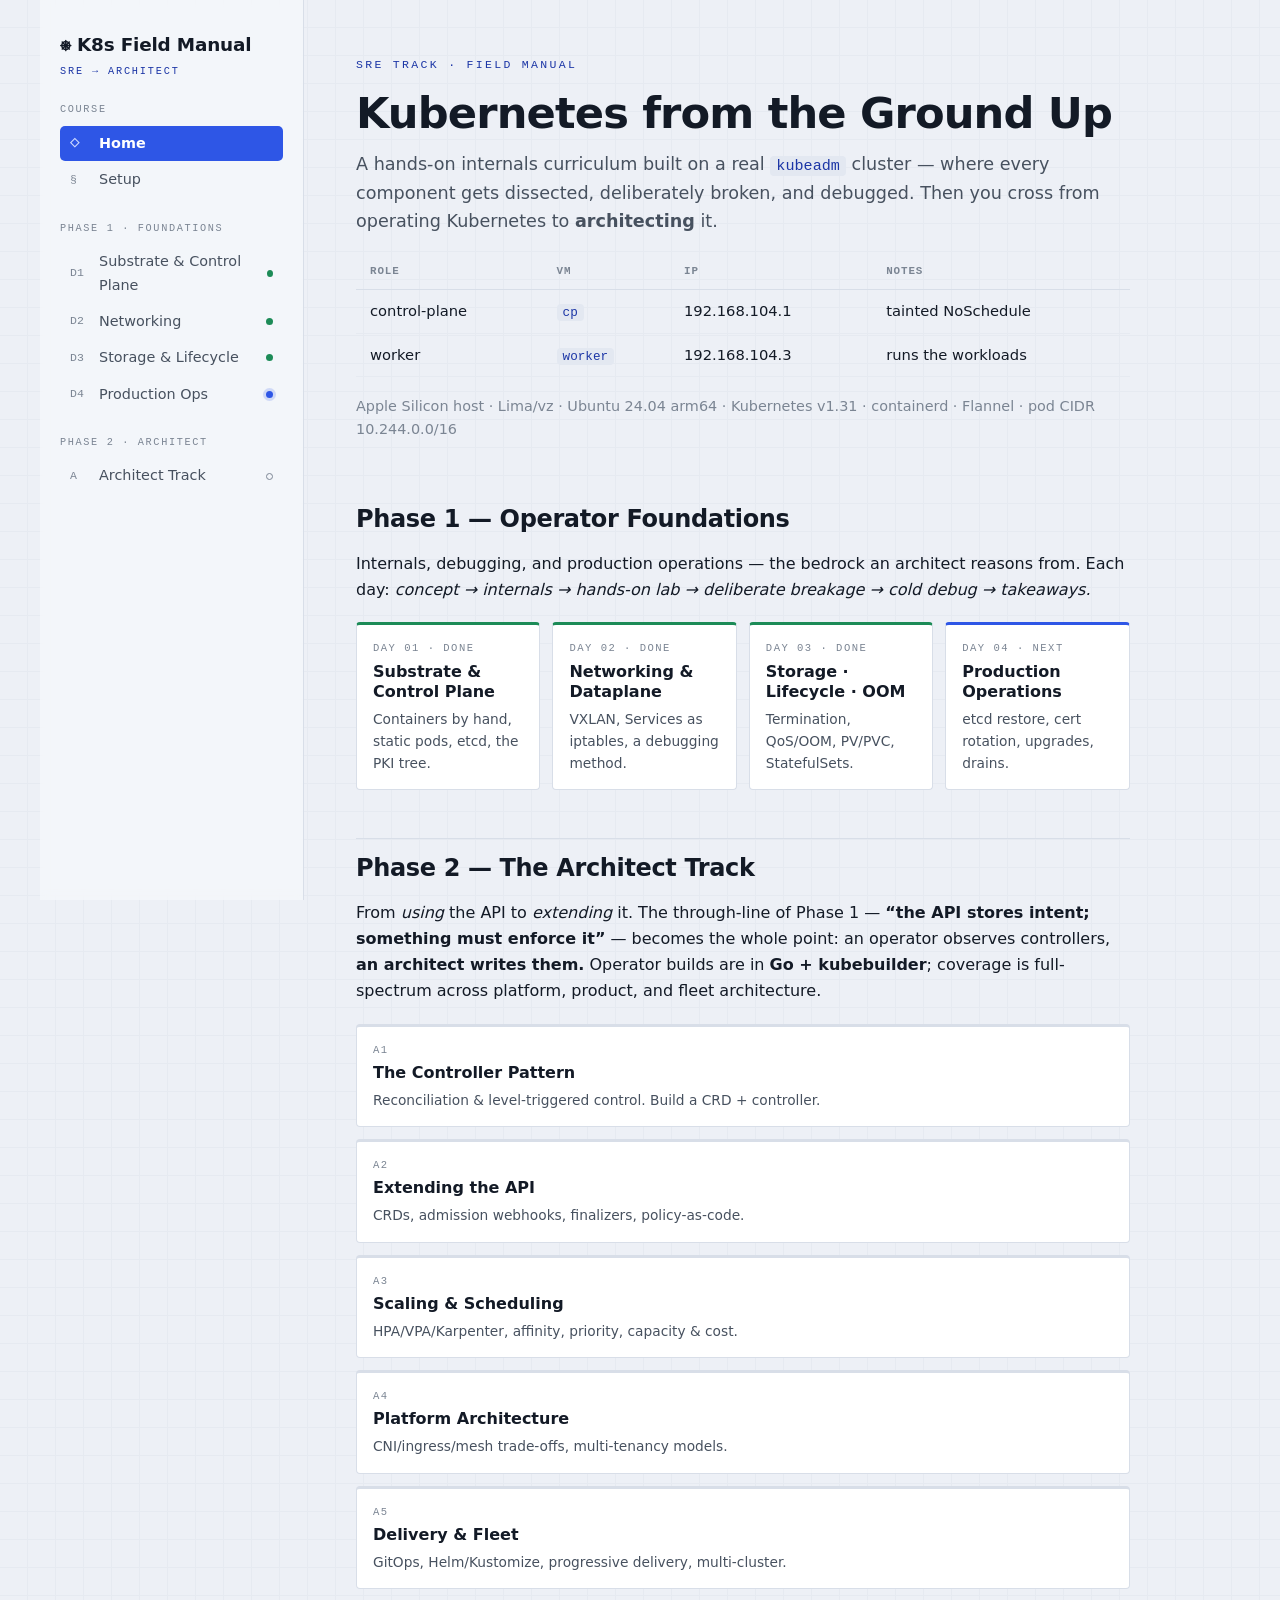
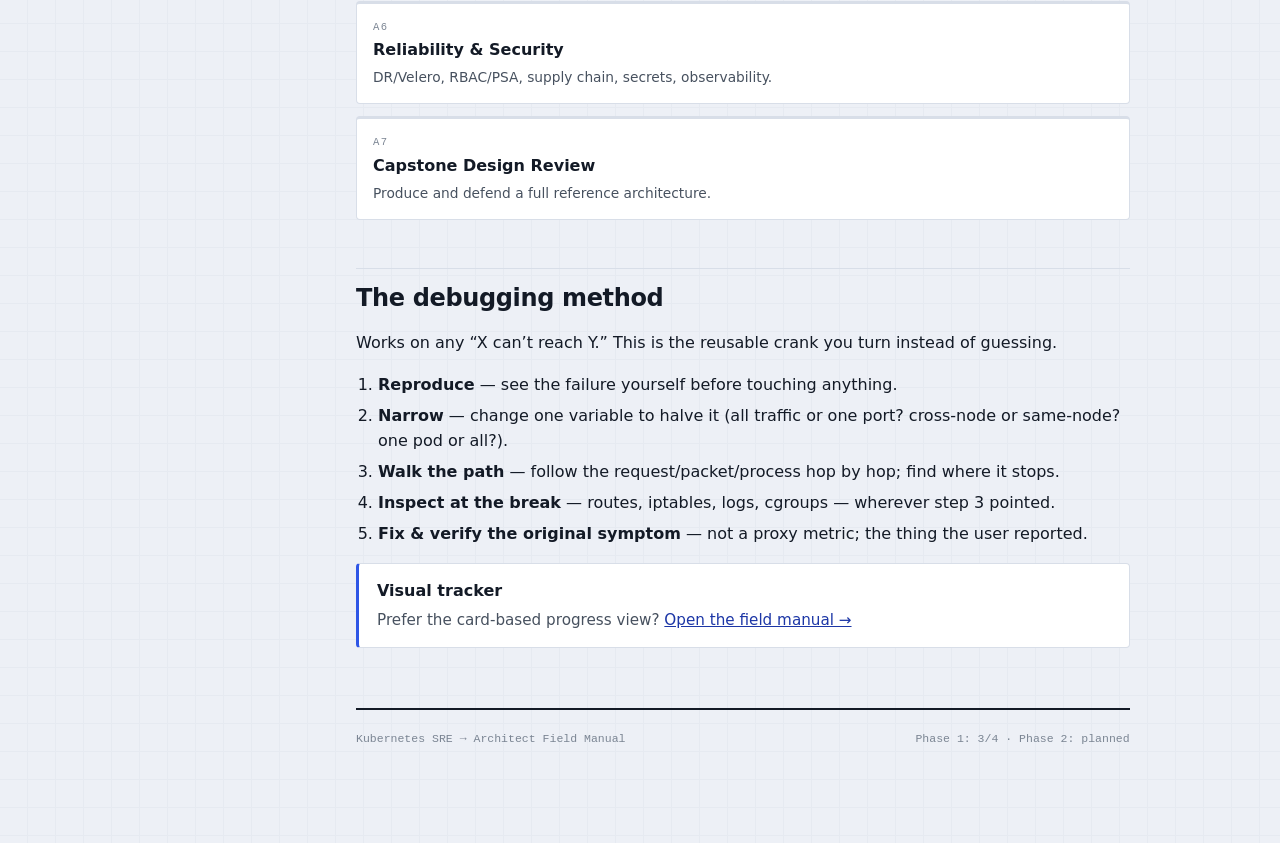
==== docs/index.html @ 6de8d44e "Add browsable HTML site (GitHub Pages) + Phase 2 Architect Track - docs/: styled multi-page static s" ====
<!DOCTYPE html>
<html lang="en">
<head>
<meta charset="utf-8">
<meta name="viewport" content="width=device-width, initial-scale=1">
<title>Kubernetes from the Ground Up — SRE → Architect Field Manual</title>
<link rel="stylesheet" href="style.css">
</head>
<body>
<div class="shell">
  <nav class="side">
    <a class="brand" href="index.html">
      <div class="logo">⎈ K8s Field Manual</div>
      <div class="sub">SRE → Architect</div>
    </a>
    <div class="links">
      <div class="navgroup">Course</div>
      <a class="item active" href="index.html"><span class="n">◇</span> Home</a>
      <a class="item" href="setup.html"><span class="n">§</span> Setup</a>
      <div class="navgroup">Phase 1 · Foundations</div>
      <a class="item" href="day1.html"><span class="n">D1</span> Substrate &amp; Control Plane <span class="st done"></span></a>
      <a class="item" href="day2.html"><span class="n">D2</span> Networking <span class="st done"></span></a>
      <a class="item" href="day3.html"><span class="n">D3</span> Storage &amp; Lifecycle <span class="st done"></span></a>
      <a class="item" href="day4.html"><span class="n">D4</span> Production Ops <span class="st next"></span></a>
      <div class="navgroup">Phase 2 · Architect</div>
      <a class="item" href="architect.html"><span class="n">A</span> Architect Track <span class="st todo"></span></a>
    </div>
  </nav>
  <main>
    <div class="content">
      <p class="eyebrow">SRE Track · Field Manual</p>
      <h1>Kubernetes from the Ground Up</h1>
      <p class="lede">A hands-on internals curriculum built on a real <code class="inl">kubeadm</code> cluster — where every component gets dissected, deliberately broken, and debugged. Then you cross from operating Kubernetes to <strong>architecting</strong> it.</p>

      <div class="twrap">
        <table>
          <thead><tr><th>Role</th><th>VM</th><th>IP</th><th>Notes</th></tr></thead>
          <tbody>
            <tr><td>control-plane</td><td><code class="inl">cp</code></td><td>192.168.104.1</td><td>tainted NoSchedule</td></tr>
            <tr><td>worker</td><td><code class="inl">worker</code></td><td>192.168.104.3</td><td>runs the workloads</td></tr>
          </tbody>
        </table>
      </div>
      <p style="color:var(--ink-3);font-size:0.9rem;">Apple Silicon host · Lima/vz · Ubuntu 24.04 arm64 · Kubernetes v1.31 · containerd · Flannel · pod CIDR 10.244.0.0/16</p>

      <h2>Phase 1 — Operator Foundations</h2>
      <p>Internals, debugging, and production operations — the bedrock an architect reasons from. Each day: <em>concept → internals → hands-on lab → deliberate breakage → cold debug → takeaways.</em></p>
      <div class="rail c4">
        <a class="rcard done" href="day1.html"><div class="k">Day 01 · done</div><div class="t">Substrate &amp; Control Plane</div><div class="d">Containers by hand, static pods, etcd, the PKI tree.</div></a>
        <a class="rcard done" href="day2.html"><div class="k">Day 02 · done</div><div class="t">Networking &amp; Dataplane</div><div class="d">VXLAN, Services as iptables, a debugging method.</div></a>
        <a class="rcard done" href="day3.html"><div class="k">Day 03 · done</div><div class="t">Storage · Lifecycle · OOM</div><div class="d">Termination, QoS/OOM, PV/PVC, StatefulSets.</div></a>
        <a class="rcard next" href="day4.html"><div class="k">Day 04 · next</div><div class="t">Production Operations</div><div class="d">etcd restore, cert rotation, upgrades, drains.</div></a>
      </div>

      <h2>Phase 2 — The Architect Track</h2>
      <p>From <em>using</em> the API to <em>extending</em> it. The through-line of Phase 1 — <strong>“the API stores intent; something must enforce it”</strong> — becomes the whole point: an operator observes controllers, <strong>an architect writes them.</strong> Operator builds are in <strong>Go + kubebuilder</strong>; coverage is full-spectrum across platform, product, and fleet architecture.</p>
      <div class="rail">
        <a class="rcard" href="architect.html#a1"><div class="k">A1</div><div class="t">The Controller Pattern</div><div class="d">Reconciliation &amp; level-triggered control. Build a CRD + controller.</div></a>
        <a class="rcard" href="architect.html#a2"><div class="k">A2</div><div class="t">Extending the API</div><div class="d">CRDs, admission webhooks, finalizers, policy-as-code.</div></a>
        <a class="rcard" href="architect.html#a3"><div class="k">A3</div><div class="t">Scaling &amp; Scheduling</div><div class="d">HPA/VPA/Karpenter, affinity, priority, capacity &amp; cost.</div></a>
        <a class="rcard" href="architect.html#a4"><div class="k">A4</div><div class="t">Platform Architecture</div><div class="d">CNI/ingress/mesh trade-offs, multi-tenancy models.</div></a>
        <a class="rcard" href="architect.html#a5"><div class="k">A5</div><div class="t">Delivery &amp; Fleet</div><div class="d">GitOps, Helm/Kustomize, progressive delivery, multi-cluster.</div></a>
        <a class="rcard" href="architect.html#a6"><div class="k">A6</div><div class="t">Reliability &amp; Security</div><div class="d">DR/Velero, RBAC/PSA, supply chain, secrets, observability.</div></a>
        <a class="rcard" href="architect.html#a7"><div class="k">A7</div><div class="t">Capstone Design Review</div><div class="d">Produce and defend a full reference architecture.</div></a>
      </div>

      <h2>The debugging method</h2>
      <p>Works on any “X can’t reach Y.” This is the reusable crank you turn instead of guessing.</p>
      <ol>
        <li><strong>Reproduce</strong> — see the failure yourself before touching anything.</li>
        <li><strong>Narrow</strong> — change one variable to halve it (all traffic or one port? cross-node or same-node? one pod or all?).</li>
        <li><strong>Walk the path</strong> — follow the request/packet/process hop by hop; find where it stops.</li>
        <li><strong>Inspect at the break</strong> — routes, iptables, logs, cgroups — wherever step 3 pointed.</li>
        <li><strong>Fix &amp; verify the original symptom</strong> — not a proxy metric; the thing the user reported.</li>
      </ol>

      <div class="card"><b>Visual tracker</b><p>Prefer the card-based progress view? <a href="field-manual.html">Open the field manual →</a></p></div>

      <div class="footer"><span>Kubernetes SRE → Architect Field Manual</span><span>Phase 1: 3/4 · Phase 2: planned</span></div>
    </div>
  </main>
</div>
</body>
</html>
---- docs/style.css ----
/* Kubernetes SRE Field Manual — shared styles for the static site */
:root {
  --paper: #EDF0F6;
  --ground: #F6F8FB;
  --surface: #FFFFFF;
  --ink: #131A26;
  --ink-2: #47515F;
  --ink-3: #7B8593;
  --line: #D8DEE8;
  --line-soft: #E6EAF1;
  --accent: #2E56E6;
  --accent-deep: #1C36A6;
  --ok: #1C8B57;
  --ok-bg: #E4F3EB;
  --warn: #B0751A;
  --crit: #BF3A2C;
  --crit-bg: #F7E5E2;
  --code-bg: #0D1524;
  --code-ink: #D4DCEC;
  --code-dim: #6D7C93;
  --code-blue: #83B0FF;
  --code-green: #7FD69F;
  --mono: ui-monospace, "SF Mono", "JetBrains Mono", "Menlo", "Consolas", monospace;
  --sans: -apple-system, BlinkMacSystemFont, "Segoe UI", "Helvetica Neue", system-ui, sans-serif;
}
* { box-sizing: border-box; }
html { scroll-behavior: smooth; }
body {
  margin: 0;
  background-color: var(--paper);
  background-image:
    linear-gradient(var(--line-soft) 1px, transparent 1px),
    linear-gradient(90deg, var(--line-soft) 1px, transparent 1px);
  background-size: 28px 28px;
  background-position: -1px -1px;
  color: var(--ink);
  font-family: var(--sans);
  font-size: 16px;
  line-height: 1.62;
  -webkit-font-smoothing: antialiased;
}

/* ---- Shell: sidebar + content ---- */
.shell { display: grid; grid-template-columns: 264px minmax(0, 1fr); max-width: 1200px; margin: 0 auto; }
nav.side {
  position: sticky; top: 0; align-self: start; height: 100vh; overflow-y: auto;
  padding: 30px 20px 40px; border-right: 1px solid var(--line);
  background: rgba(246,248,251,0.72); backdrop-filter: blur(4px);
}
nav.side .brand { display: block; text-decoration: none; margin-bottom: 8px; }
nav.side .brand .logo { font-size: 1.15rem; font-weight: 800; letter-spacing: -0.01em; color: var(--ink); }
nav.side .brand .sub { font-family: var(--mono); font-size: 0.64rem; letter-spacing: 0.18em; text-transform: uppercase; color: var(--accent-deep); margin-top: 3px; }
nav.side .navgroup { font-family: var(--mono); font-size: 0.64rem; letter-spacing: 0.16em; text-transform: uppercase; color: var(--ink-3); margin: 22px 0 8px; }
nav.side a.item {
  display: flex; align-items: center; gap: 9px; text-decoration: none; color: var(--ink-2);
  font-size: 0.9rem; padding: 6px 10px; border-radius: 5px; margin: 1px 0;
}
nav.side a.item:hover { background: #E7ECF6; color: var(--ink); }
nav.side a.item.active { background: var(--accent); color: #fff; font-weight: 600; }
nav.side a.item .n { font-family: var(--mono); font-size: 0.72rem; color: var(--ink-3); min-width: 20px; }
nav.side a.item.active .n { color: #cdd9ff; }
nav.side a.item .st { margin-left: auto; width: 7px; height: 7px; border-radius: 50%; }
nav.side a.item .st.done { background: var(--ok); }
nav.side a.item .st.next { background: var(--accent); box-shadow: 0 0 0 3px rgba(46,86,230,0.18); }
nav.side a.item.active .st.next { background: #fff; box-shadow: none; }
nav.side a.item .st.todo { border: 1.5px solid var(--ink-3); }

main { padding: 56px 52px 96px; min-width: 0; }
.content { max-width: 76ch; }

/* ---- Typography ---- */
.eyebrow { font-family: var(--mono); font-size: 0.72rem; letter-spacing: 0.2em; text-transform: uppercase; color: var(--accent-deep); margin: 0 0 16px; }
h1 { font-size: clamp(2rem, 4vw, 2.7rem); line-height: 1.05; letter-spacing: -0.02em; font-weight: 800; margin: 0 0 14px; text-wrap: balance; }
.lede { font-size: 1.1rem; color: var(--ink-2); margin: 0 0 8px; }
h2 { font-size: 1.5rem; letter-spacing: -0.015em; margin: 48px 0 6px; font-weight: 750; text-wrap: balance; padding-top: 10px; border-top: 1px solid var(--line); }
h2:first-of-type { border-top: none; }
h3 { font-size: 1.08rem; margin: 30px 0 8px; font-weight: 700; }
h4.sub { font-family: var(--mono); font-size: 0.72rem; letter-spacing: 0.14em; text-transform: uppercase; color: var(--ink-3); margin: 26px 0 10px; font-weight: 600; }
p { margin: 12px 0; }
a { color: var(--accent-deep); }
strong { font-weight: 700; }
ul, ol { padding-left: 22px; }
li { margin: 5px 0; }

/* ---- Code ---- */
pre { background: var(--code-bg); color: var(--code-ink); font-family: var(--mono); font-size: 0.82rem; line-height: 1.7; padding: 18px 20px; border-radius: 6px; overflow-x: auto; margin: 16px 0; }
pre .c { color: var(--code-dim); }
pre .g { color: var(--code-green); }
pre .b { color: var(--code-blue); }
code.inl { font-family: var(--mono); font-size: 0.86em; background: #E3E8F1; color: var(--accent-deep); padding: 1px 6px; border-radius: 4px; }

/* ---- Tables ---- */
.twrap { overflow-x: auto; margin: 18px 0; }
table { border-collapse: collapse; width: 100%; font-size: 0.92rem; }
th, td { text-align: left; padding: 9px 14px; border-bottom: 1px solid var(--line-soft); vertical-align: top; }
th { font-family: var(--mono); font-size: 0.68rem; letter-spacing: 0.08em; text-transform: uppercase; color: var(--ink-3); border-bottom: 1px solid var(--line); }
tbody tr:hover { background: #F0F3F9; }

/* ---- Callout cards ---- */
.card { background: var(--surface); border: 1px solid var(--line); border-left: 3px solid var(--accent); border-radius: 4px; padding: 14px 18px; margin: 12px 0; }
.card.crit { border-left-color: var(--crit); }
.card.ok { border-left-color: var(--ok); }
.card b { font-weight: 700; }
.card p { margin: 4px 0 0; color: var(--ink-2); font-size: 0.95rem; }
.grid2 { display: grid; gap: 12px; }
@media (min-width: 720px) { .grid2 { grid-template-columns: 1fr 1fr; } }

/* ---- Chips / status ---- */
.chip { display: inline-flex; align-items: center; gap: 6px; font-family: var(--mono); font-size: 0.64rem; letter-spacing: 0.1em; text-transform: uppercase; padding: 4px 10px; border-radius: 100px; border: 1px solid transparent; }
.chip.ok { background: var(--ok-bg); color: var(--ok); border-color: #C0E4CE; }
.chip.next { background: #E4EAFD; color: var(--accent-deep); border-color: #C4D1FA; }
.chip.todo { background: #EDF0F6; color: var(--ink-3); border-color: var(--line); }
.pagehead { display: flex; align-items: center; gap: 14px; flex-wrap: wrap; margin-bottom: 6px; }

/* ---- Roadmap cards (home) ---- */
.rail { display: grid; gap: 12px; margin: 20px 0; }
@media (min-width: 640px) { .rail.c4 { grid-template-columns: repeat(4, 1fr); } }
.rcard { display: block; text-decoration: none; color: inherit; background: var(--surface); border: 1px solid var(--line); border-top: 3px solid var(--line); border-radius: 4px; padding: 15px 16px; }
.rcard:hover { border-color: var(--accent); box-shadow: 0 8px 24px -16px rgba(28,54,166,0.5); }
.rcard.done { border-top-color: var(--ok); }
.rcard.next { border-top-color: var(--accent); }
.rcard .k { font-family: var(--mono); font-size: 0.66rem; letter-spacing: 0.14em; text-transform: uppercase; color: var(--ink-3); }
.rcard .t { font-weight: 700; margin-top: 4px; line-height: 1.25; }
.rcard .d { font-size: 0.86rem; color: var(--ink-2); margin-top: 6px; }

.footer { margin-top: 60px; padding-top: 20px; border-top: 2px solid var(--ink); font-family: var(--mono); font-size: 0.72rem; color: var(--ink-3); display: flex; justify-content: space-between; flex-wrap: wrap; gap: 8px; }
.prevnext { display: flex; justify-content: space-between; gap: 12px; margin-top: 40px; flex-wrap: wrap; }
.prevnext a { text-decoration: none; background: var(--surface); border: 1px solid var(--line); border-radius: 5px; padding: 12px 16px; font-size: 0.9rem; color: var(--ink); }
.prevnext a:hover { border-color: var(--accent); }
.prevnext .lbl { display: block; font-family: var(--mono); font-size: 0.62rem; letter-spacing: 0.12em; text-transform: uppercase; color: var(--ink-3); }

/* ---- Mobile ---- */
.navtoggle { display: none; }
@media (max-width: 860px) {
  .shell { grid-template-columns: 1fr; }
  nav.side { position: static; height: auto; border-right: none; border-bottom: 1px solid var(--line); }
  nav.side .links { display: flex; flex-wrap: wrap; gap: 4px; }
  nav.side .navgroup { width: 100%; }
  main { padding: 32px 22px 64px; }
}
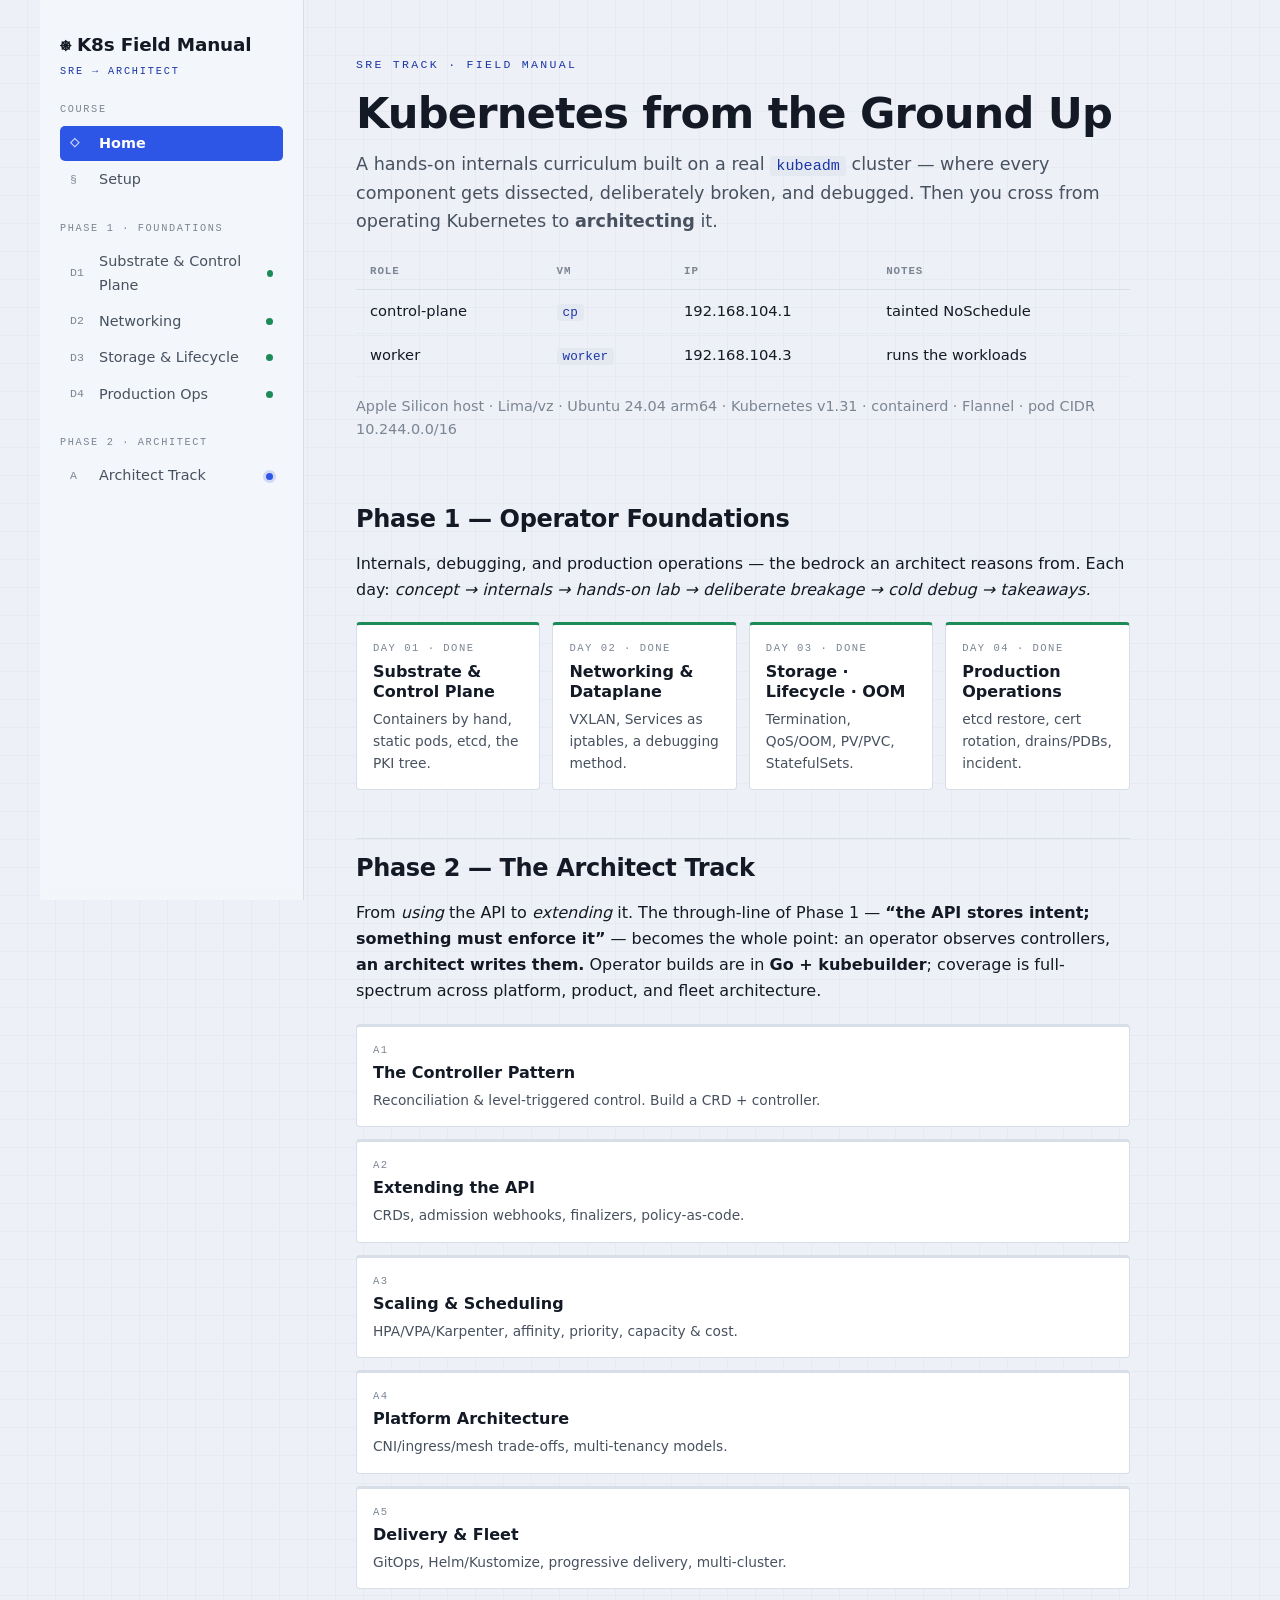
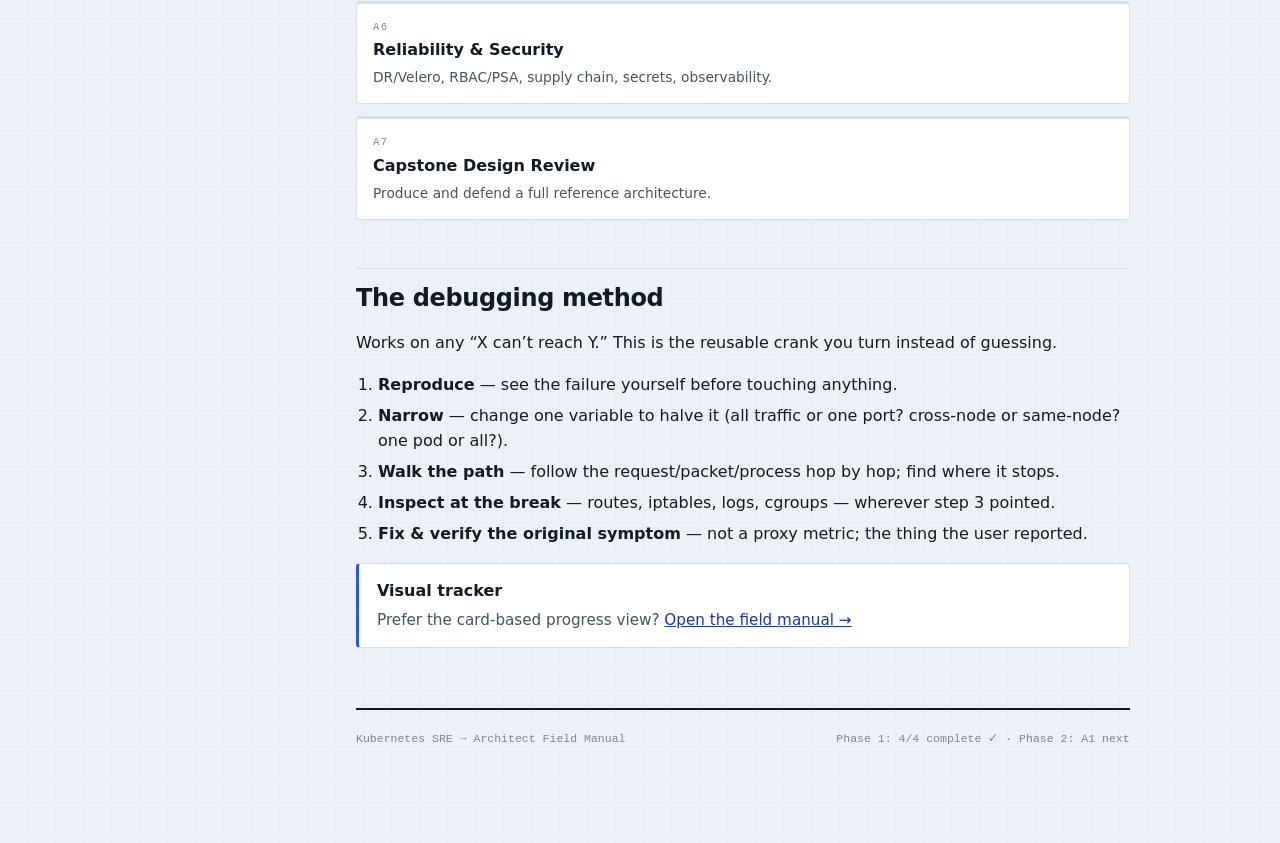
==== commit 6d81f6d9: "Phase 1 complete: Day 4 done, capstone cleared, site + tracker marked complete" ====
--- a/docs/index.html
+++ b/docs/index.html
@@ -21,9 +21,9 @@
       <a class="item" href="day1.html"><span class="n">D1</span> Substrate &amp; Control Plane <span class="st done"></span></a>
       <a class="item" href="day2.html"><span class="n">D2</span> Networking <span class="st done"></span></a>
       <a class="item" href="day3.html"><span class="n">D3</span> Storage &amp; Lifecycle <span class="st done"></span></a>
-      <a class="item" href="day4.html"><span class="n">D4</span> Production Ops <span class="st next"></span></a>
+      <a class="item" href="day4.html"><span class="n">D4</span> Production Ops <span class="st done"></span></a>
       <div class="navgroup">Phase 2 · Architect</div>
-      <a class="item" href="architect.html"><span class="n">A</span> Architect Track <span class="st todo"></span></a>
+      <a class="item" href="architect.html"><span class="n">A</span> Architect Track <span class="st next"></span></a>
     </div>
   </nav>
   <main>
@@ -49,7 +49,7 @@
         <a class="rcard done" href="day1.html"><div class="k">Day 01 · done</div><div class="t">Substrate &amp; Control Plane</div><div class="d">Containers by hand, static pods, etcd, the PKI tree.</div></a>
         <a class="rcard done" href="day2.html"><div class="k">Day 02 · done</div><div class="t">Networking &amp; Dataplane</div><div class="d">VXLAN, Services as iptables, a debugging method.</div></a>
         <a class="rcard done" href="day3.html"><div class="k">Day 03 · done</div><div class="t">Storage · Lifecycle · OOM</div><div class="d">Termination, QoS/OOM, PV/PVC, StatefulSets.</div></a>
-        <a class="rcard next" href="day4.html"><div class="k">Day 04 · next</div><div class="t">Production Operations</div><div class="d">etcd restore, cert rotation, upgrades, drains.</div></a>
+        <a class="rcard done" href="day4.html"><div class="k">Day 04 · done</div><div class="t">Production Operations</div><div class="d">etcd restore, cert rotation, drains/PDBs, incident.</div></a>
       </div>
 
       <h2>Phase 2 — The Architect Track</h2>
@@ -76,7 +76,7 @@
 
       <div class="card"><b>Visual tracker</b><p>Prefer the card-based progress view? <a href="field-manual.html">Open the field manual →</a></p></div>
 
-      <div class="footer"><span>Kubernetes SRE → Architect Field Manual</span><span>Phase 1: 3/4 · Phase 2: planned</span></div>
+      <div class="footer"><span>Kubernetes SRE → Architect Field Manual</span><span>Phase 1: 4/4 complete ✓ · Phase 2: A1 next</span></div>
     </div>
   </main>
 </div>
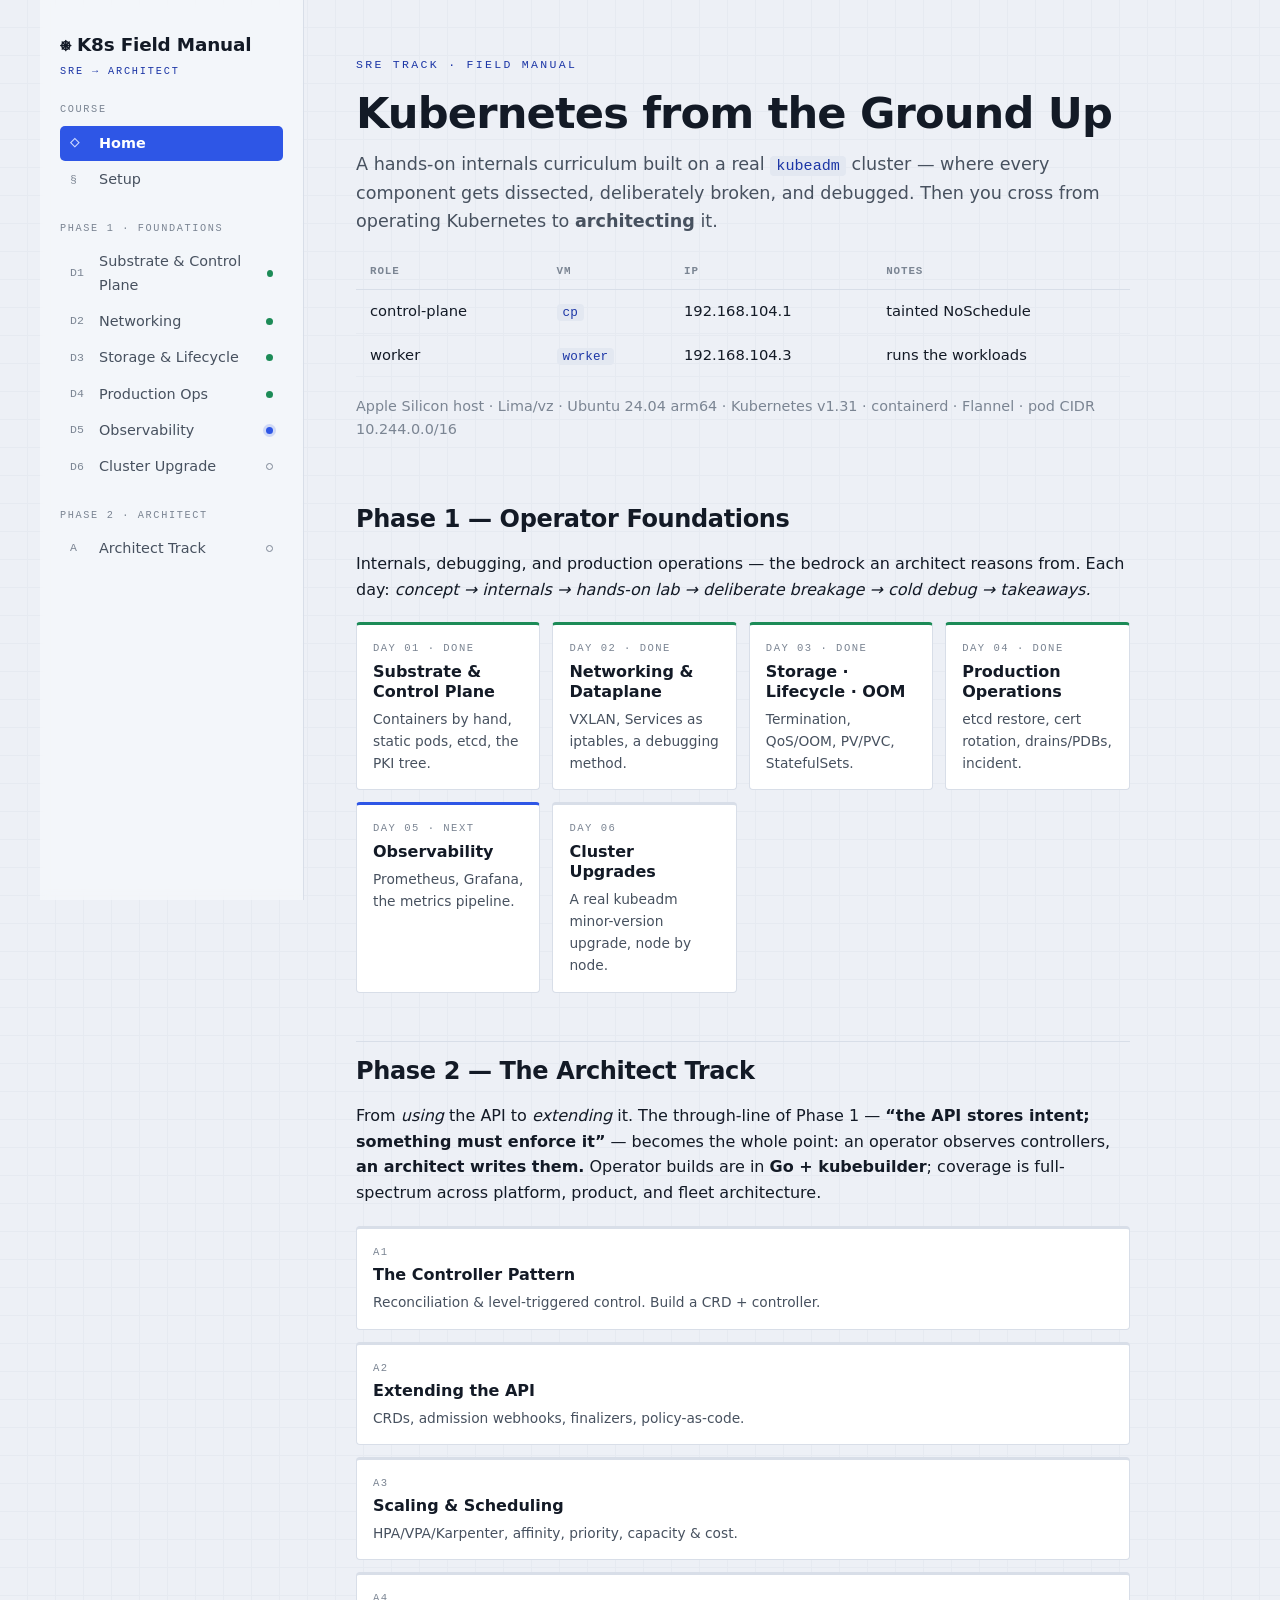
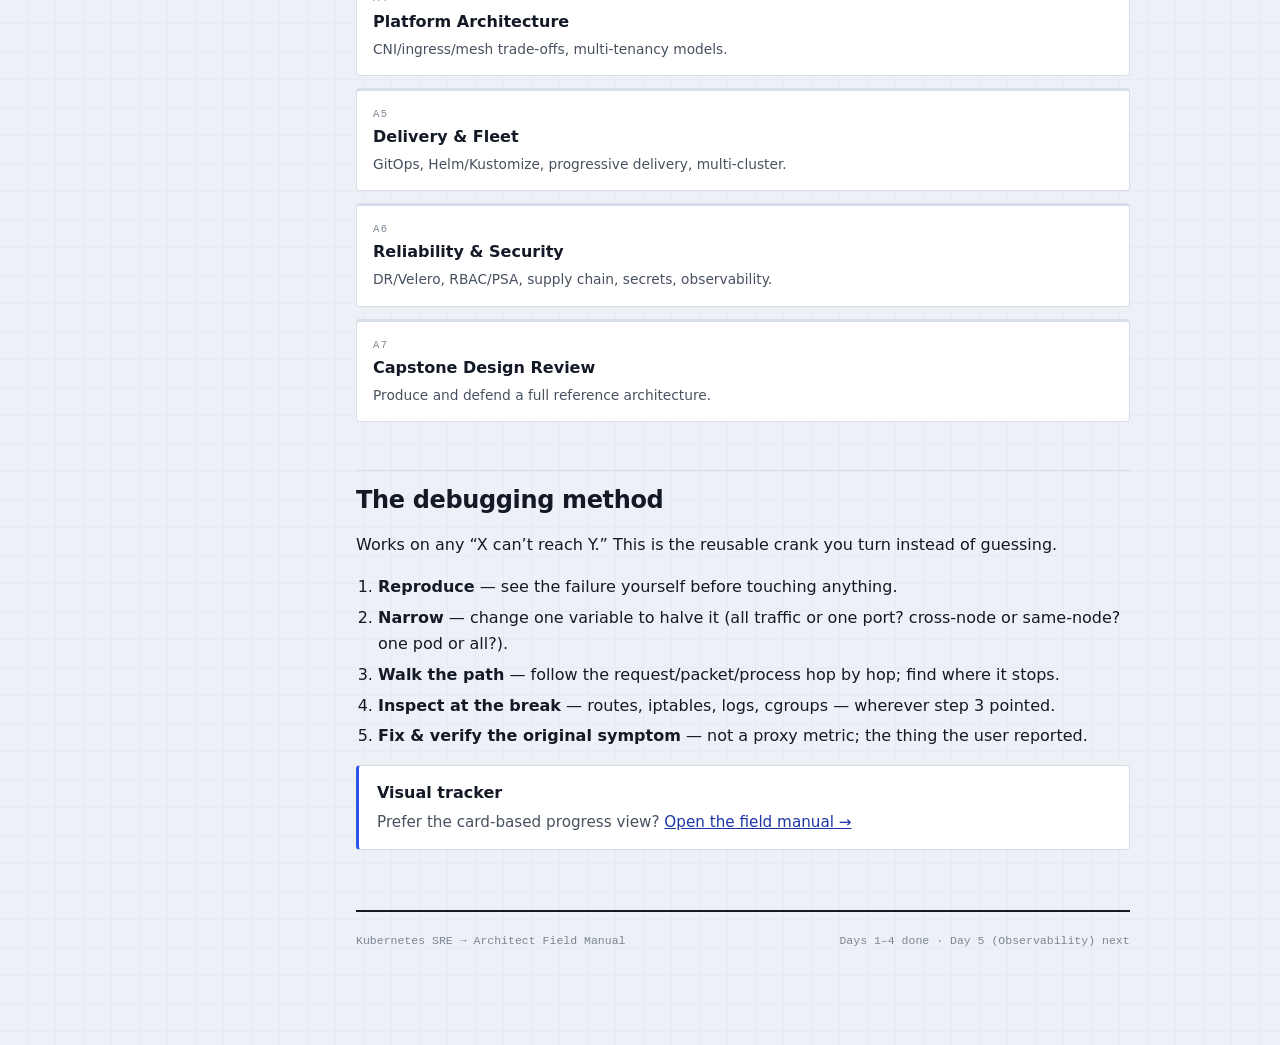
==== commit 6d08b12c: "Add Day 5 (Observability) + Day 6 (Cluster Upgrades) to plan, site, and repo" ====
--- a/docs/index.html
+++ b/docs/index.html
@@ -22,8 +22,10 @@
       <a class="item" href="day2.html"><span class="n">D2</span> Networking <span class="st done"></span></a>
       <a class="item" href="day3.html"><span class="n">D3</span> Storage &amp; Lifecycle <span class="st done"></span></a>
       <a class="item" href="day4.html"><span class="n">D4</span> Production Ops <span class="st done"></span></a>
+      <a class="item" href="day5.html"><span class="n">D5</span> Observability <span class="st next"></span></a>
+      <a class="item" href="day6.html"><span class="n">D6</span> Cluster Upgrade <span class="st todo"></span></a>
       <div class="navgroup">Phase 2 · Architect</div>
-      <a class="item" href="architect.html"><span class="n">A</span> Architect Track <span class="st next"></span></a>
+      <a class="item" href="architect.html"><span class="n">A</span> Architect Track <span class="st todo"></span></a>
     </div>
   </nav>
   <main>
@@ -50,6 +52,8 @@
         <a class="rcard done" href="day2.html"><div class="k">Day 02 · done</div><div class="t">Networking &amp; Dataplane</div><div class="d">VXLAN, Services as iptables, a debugging method.</div></a>
         <a class="rcard done" href="day3.html"><div class="k">Day 03 · done</div><div class="t">Storage · Lifecycle · OOM</div><div class="d">Termination, QoS/OOM, PV/PVC, StatefulSets.</div></a>
         <a class="rcard done" href="day4.html"><div class="k">Day 04 · done</div><div class="t">Production Operations</div><div class="d">etcd restore, cert rotation, drains/PDBs, incident.</div></a>
+        <a class="rcard next" href="day5.html"><div class="k">Day 05 · next</div><div class="t">Observability</div><div class="d">Prometheus, Grafana, the metrics pipeline.</div></a>
+        <a class="rcard" href="day6.html"><div class="k">Day 06</div><div class="t">Cluster Upgrades</div><div class="d">A real kubeadm minor-version upgrade, node by node.</div></a>
       </div>
 
       <h2>Phase 2 — The Architect Track</h2>
@@ -76,7 +80,7 @@
 
       <div class="card"><b>Visual tracker</b><p>Prefer the card-based progress view? <a href="field-manual.html">Open the field manual →</a></p></div>
 
-      <div class="footer"><span>Kubernetes SRE → Architect Field Manual</span><span>Phase 1: 4/4 complete ✓ · Phase 2: A1 next</span></div>
+      <div class="footer"><span>Kubernetes SRE → Architect Field Manual</span><span>Days 1–4 done · Day 5 (Observability) next</span></div>
     </div>
   </main>
 </div>
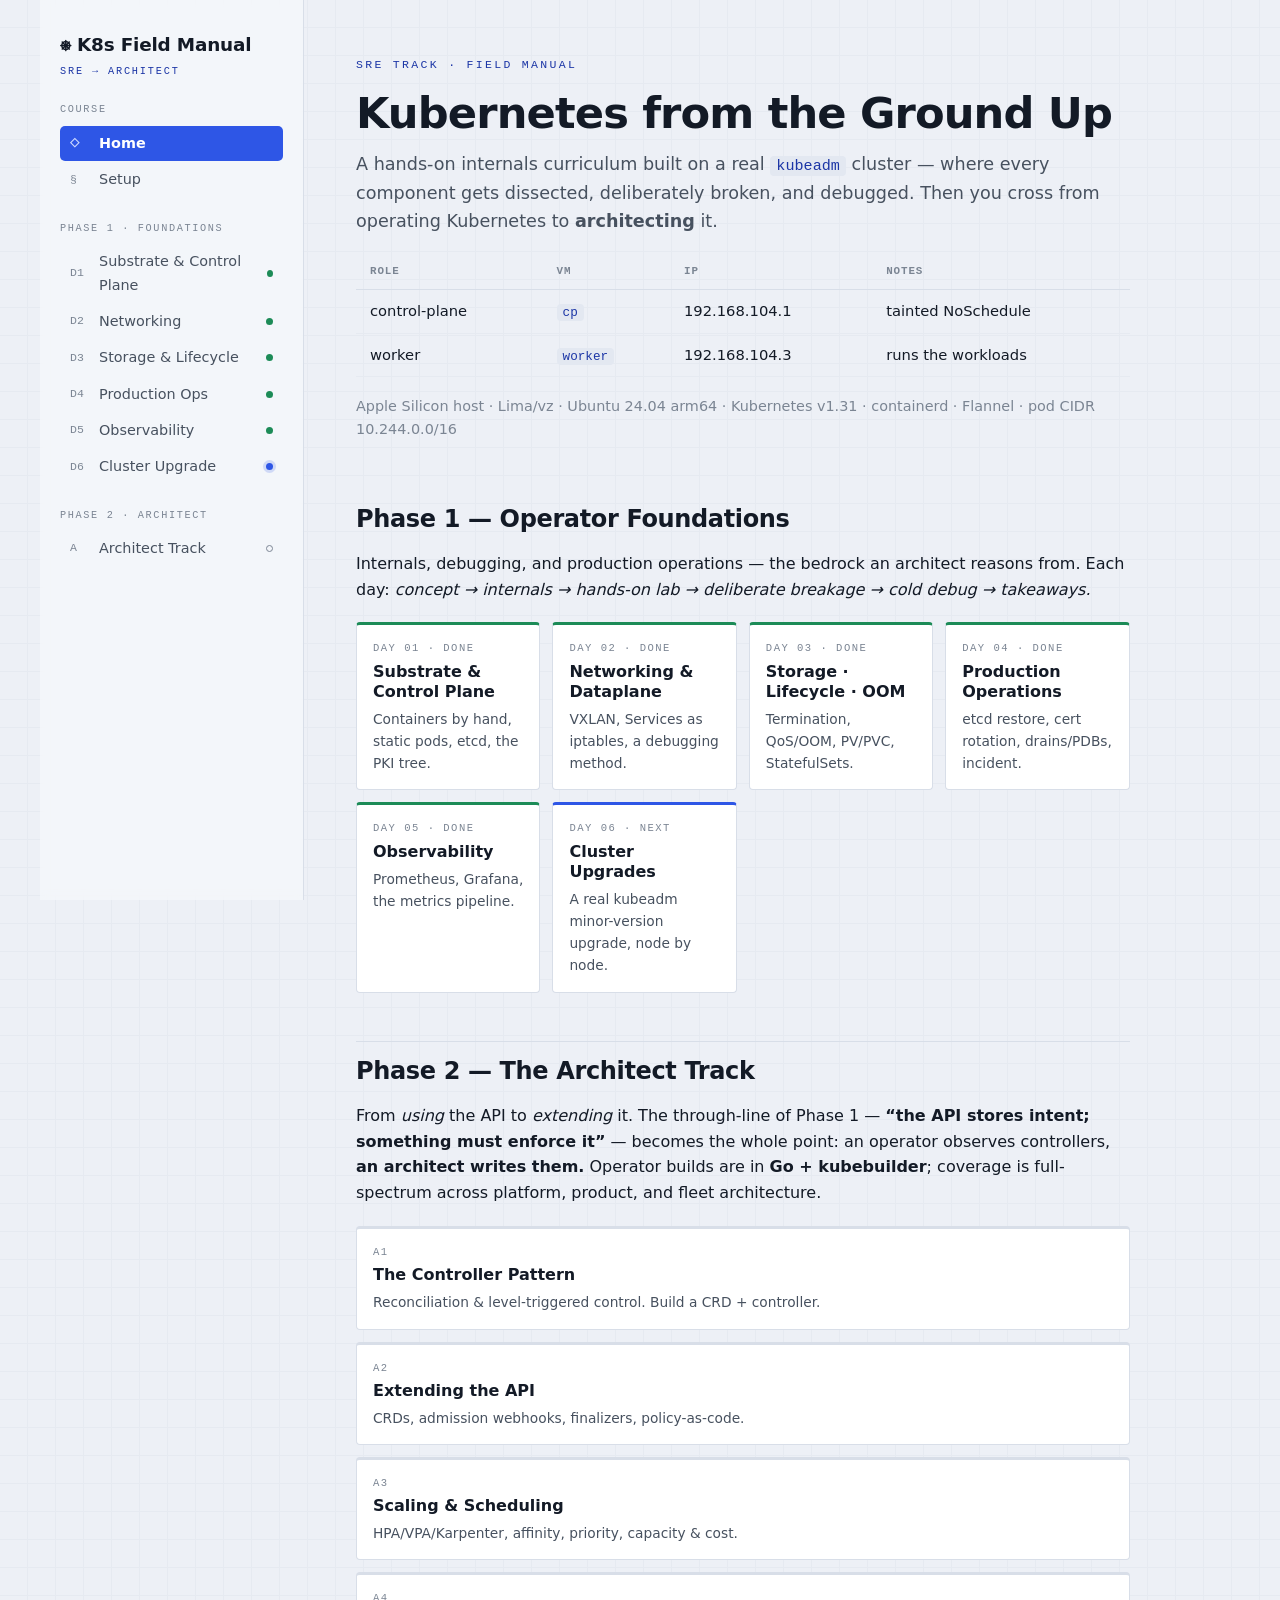
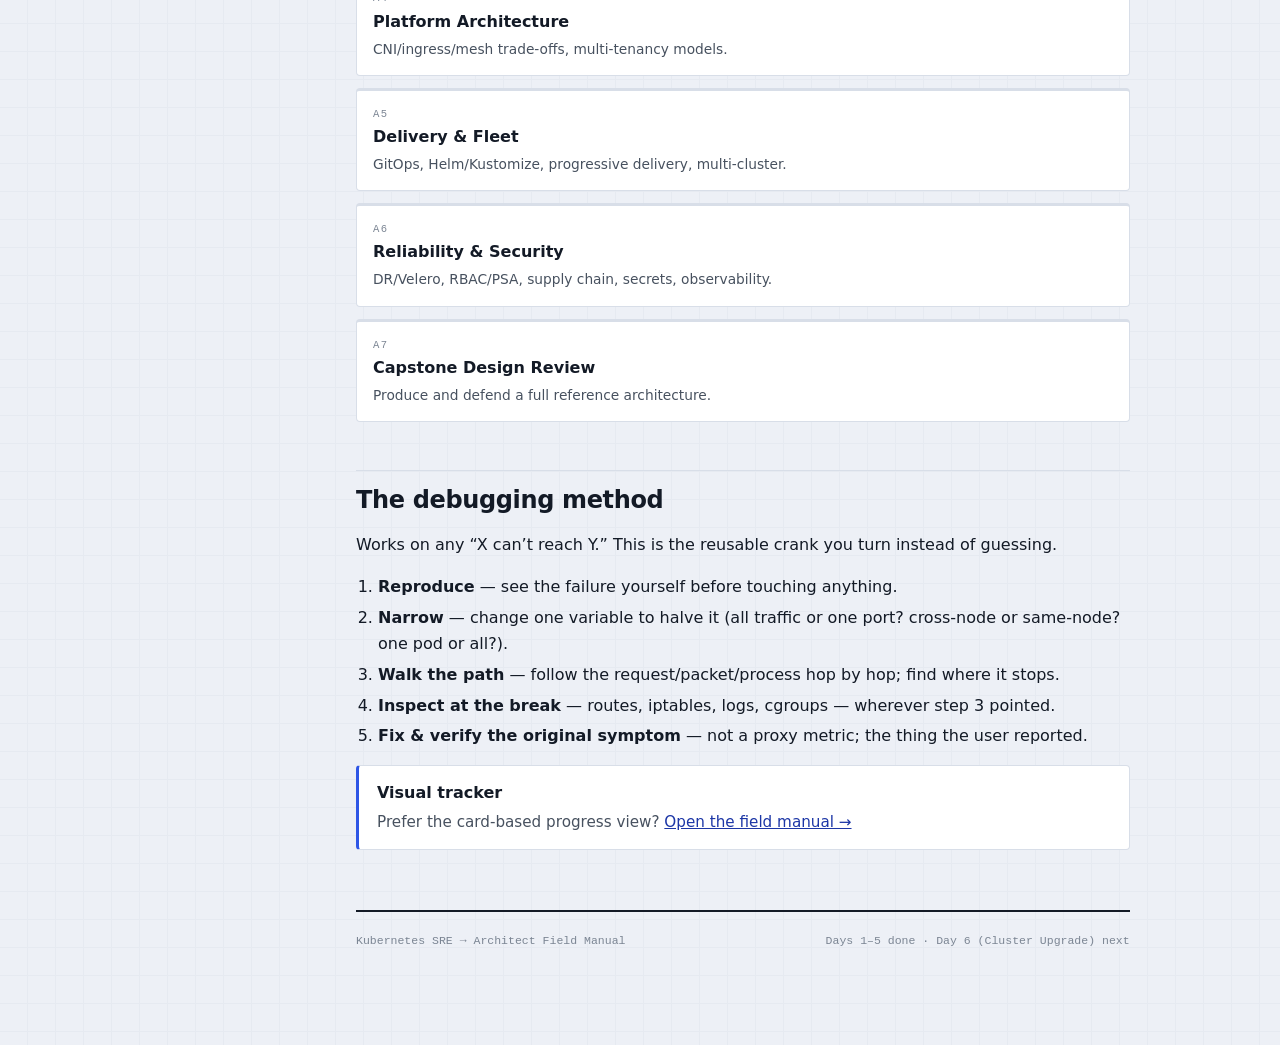
==== commit aa3d53a1: "Day 5 complete: observability lesson + manifests codified, site marked done" ====
--- a/docs/index.html
+++ b/docs/index.html
@@ -22,8 +22,8 @@
       <a class="item" href="day2.html"><span class="n">D2</span> Networking <span class="st done"></span></a>
       <a class="item" href="day3.html"><span class="n">D3</span> Storage &amp; Lifecycle <span class="st done"></span></a>
       <a class="item" href="day4.html"><span class="n">D4</span> Production Ops <span class="st done"></span></a>
-      <a class="item" href="day5.html"><span class="n">D5</span> Observability <span class="st next"></span></a>
-      <a class="item" href="day6.html"><span class="n">D6</span> Cluster Upgrade <span class="st todo"></span></a>
+      <a class="item" href="day5.html"><span class="n">D5</span> Observability <span class="st done"></span></a>
+      <a class="item" href="day6.html"><span class="n">D6</span> Cluster Upgrade <span class="st next"></span></a>
       <div class="navgroup">Phase 2 · Architect</div>
       <a class="item" href="architect.html"><span class="n">A</span> Architect Track <span class="st todo"></span></a>
     </div>
@@ -52,8 +52,8 @@
         <a class="rcard done" href="day2.html"><div class="k">Day 02 · done</div><div class="t">Networking &amp; Dataplane</div><div class="d">VXLAN, Services as iptables, a debugging method.</div></a>
         <a class="rcard done" href="day3.html"><div class="k">Day 03 · done</div><div class="t">Storage · Lifecycle · OOM</div><div class="d">Termination, QoS/OOM, PV/PVC, StatefulSets.</div></a>
         <a class="rcard done" href="day4.html"><div class="k">Day 04 · done</div><div class="t">Production Operations</div><div class="d">etcd restore, cert rotation, drains/PDBs, incident.</div></a>
-        <a class="rcard next" href="day5.html"><div class="k">Day 05 · next</div><div class="t">Observability</div><div class="d">Prometheus, Grafana, the metrics pipeline.</div></a>
-        <a class="rcard" href="day6.html"><div class="k">Day 06</div><div class="t">Cluster Upgrades</div><div class="d">A real kubeadm minor-version upgrade, node by node.</div></a>
+        <a class="rcard done" href="day5.html"><div class="k">Day 05 · done</div><div class="t">Observability</div><div class="d">Prometheus, Grafana, the metrics pipeline.</div></a>
+        <a class="rcard next" href="day6.html"><div class="k">Day 06 · next</div><div class="t">Cluster Upgrades</div><div class="d">A real kubeadm minor-version upgrade, node by node.</div></a>
       </div>
 
       <h2>Phase 2 — The Architect Track</h2>
@@ -80,7 +80,7 @@
 
       <div class="card"><b>Visual tracker</b><p>Prefer the card-based progress view? <a href="field-manual.html">Open the field manual →</a></p></div>
 
-      <div class="footer"><span>Kubernetes SRE → Architect Field Manual</span><span>Days 1–4 done · Day 5 (Observability) next</span></div>
+      <div class="footer"><span>Kubernetes SRE → Architect Field Manual</span><span>Days 1–5 done · Day 6 (Cluster Upgrade) next</span></div>
     </div>
   </main>
 </div>
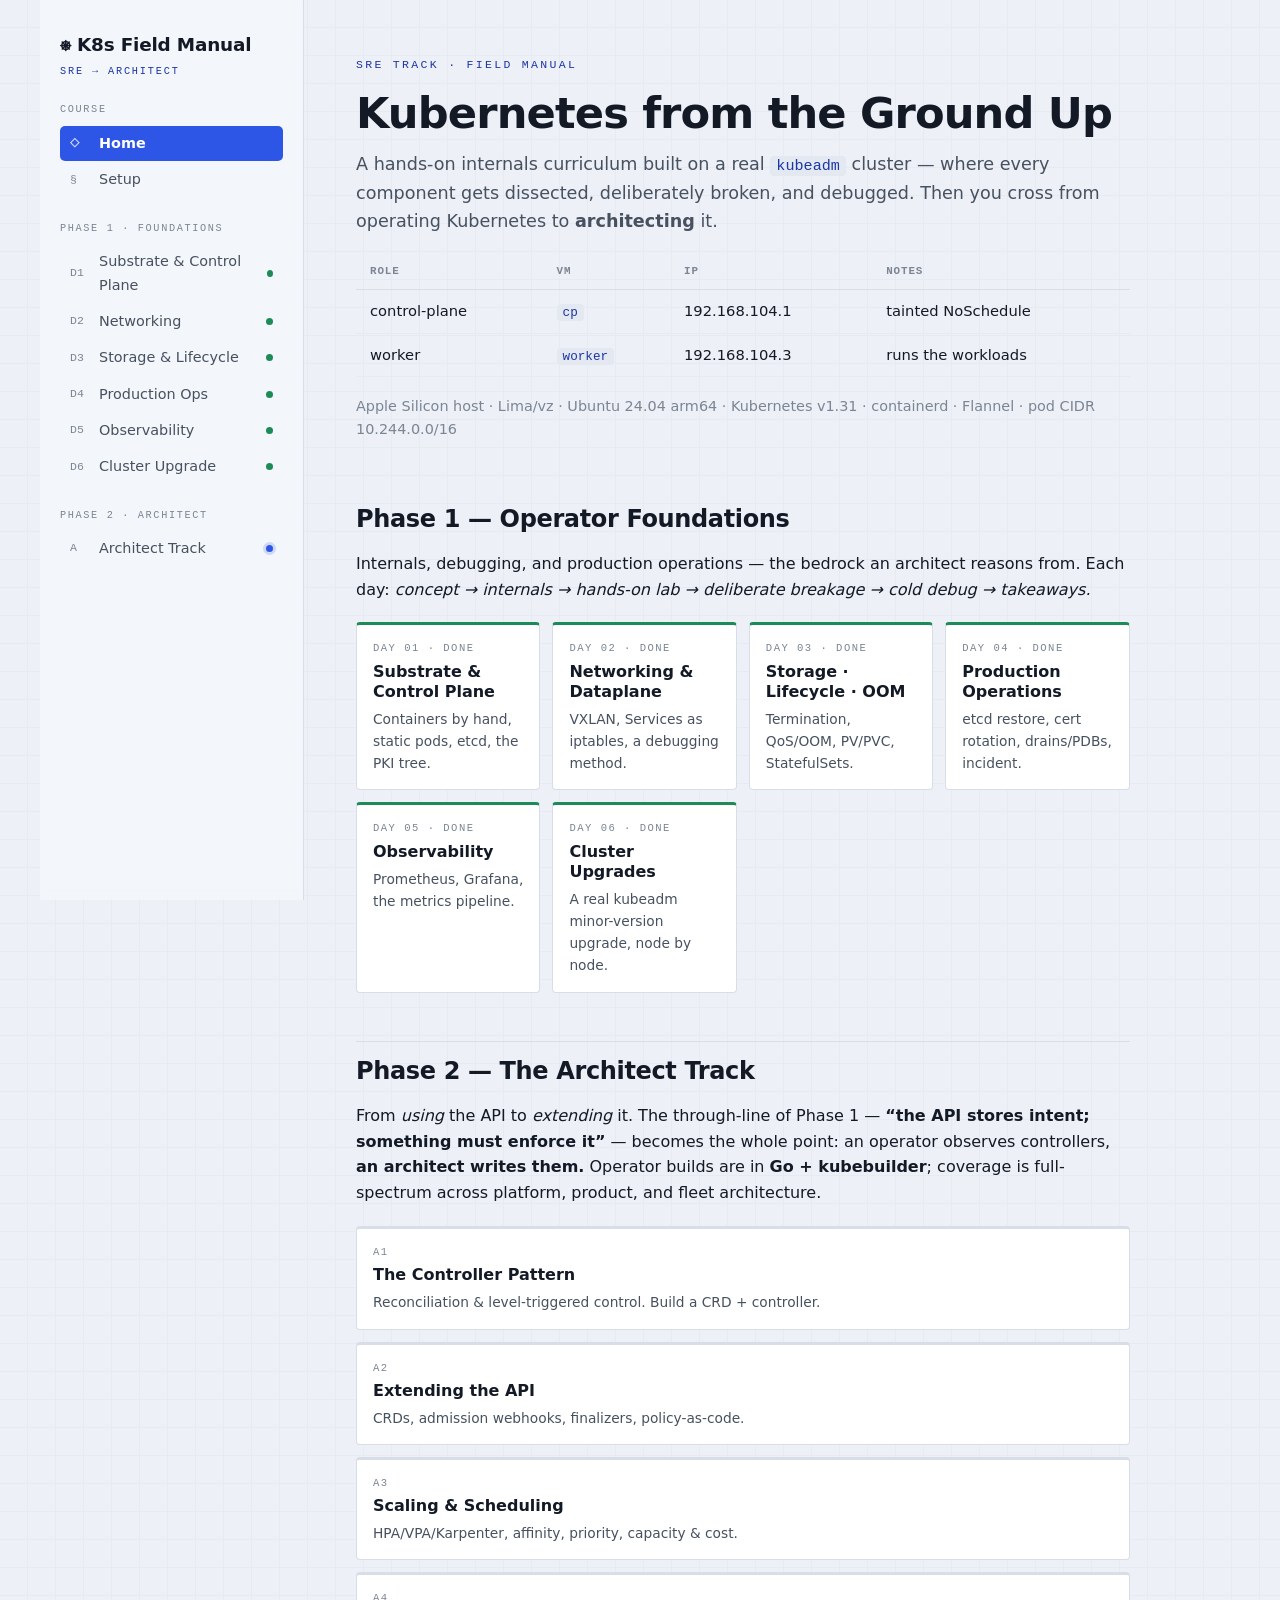
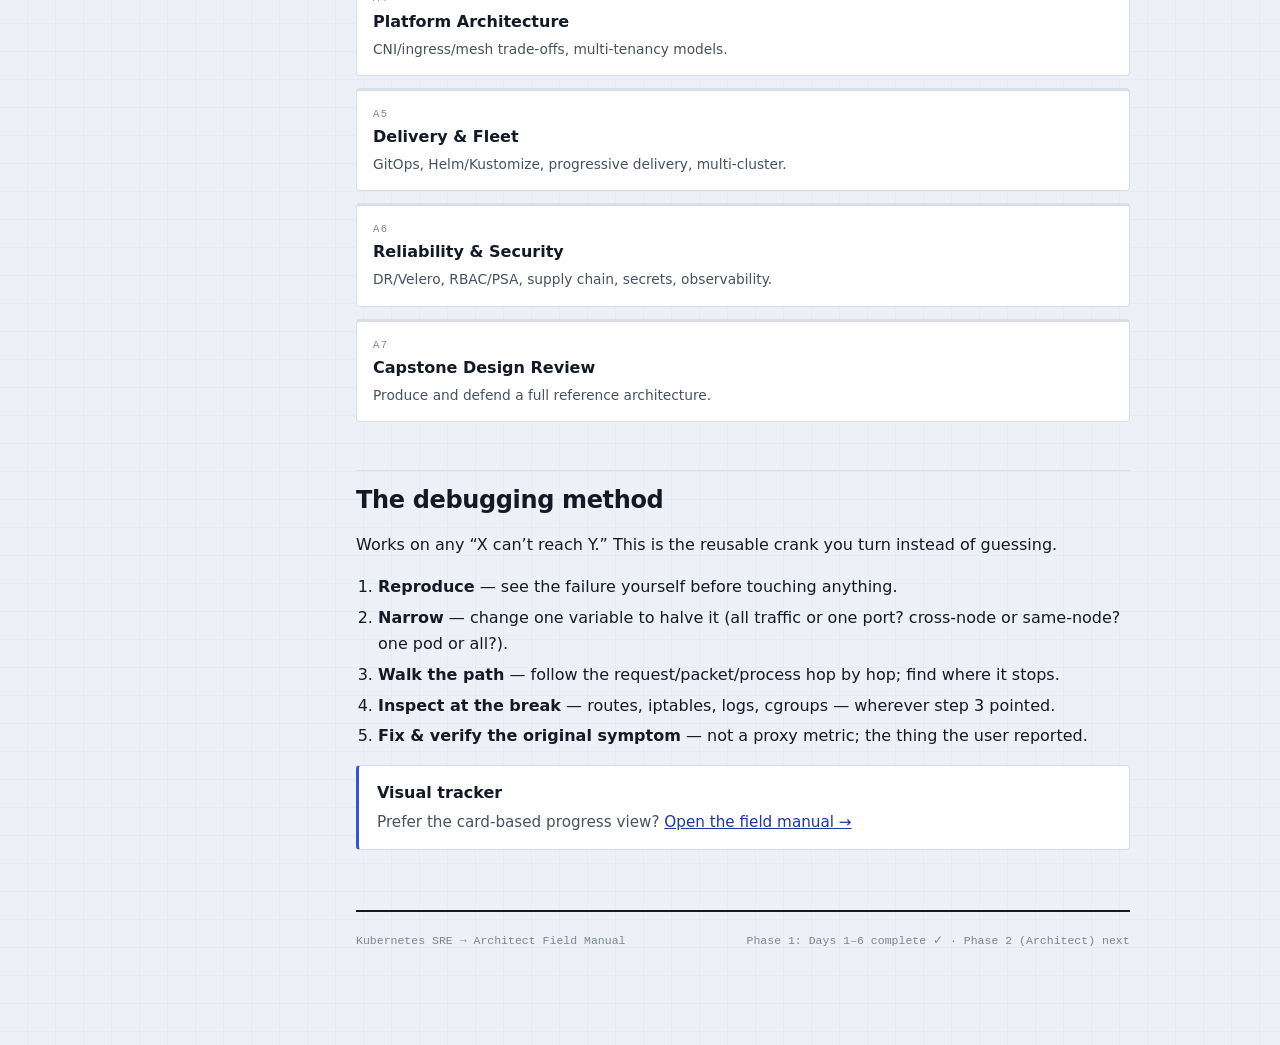
==== commit 7de62d57: "Day 6 complete: cluster upgraded to v1.32.13, runbook codified, site marked done" ====
--- a/docs/index.html
+++ b/docs/index.html
@@ -23,9 +23,9 @@
       <a class="item" href="day3.html"><span class="n">D3</span> Storage &amp; Lifecycle <span class="st done"></span></a>
       <a class="item" href="day4.html"><span class="n">D4</span> Production Ops <span class="st done"></span></a>
       <a class="item" href="day5.html"><span class="n">D5</span> Observability <span class="st done"></span></a>
-      <a class="item" href="day6.html"><span class="n">D6</span> Cluster Upgrade <span class="st next"></span></a>
+      <a class="item" href="day6.html"><span class="n">D6</span> Cluster Upgrade <span class="st done"></span></a>
       <div class="navgroup">Phase 2 · Architect</div>
-      <a class="item" href="architect.html"><span class="n">A</span> Architect Track <span class="st todo"></span></a>
+      <a class="item" href="architect.html"><span class="n">A</span> Architect Track <span class="st next"></span></a>
     </div>
   </nav>
   <main>
@@ -53,7 +53,7 @@
         <a class="rcard done" href="day3.html"><div class="k">Day 03 · done</div><div class="t">Storage · Lifecycle · OOM</div><div class="d">Termination, QoS/OOM, PV/PVC, StatefulSets.</div></a>
         <a class="rcard done" href="day4.html"><div class="k">Day 04 · done</div><div class="t">Production Operations</div><div class="d">etcd restore, cert rotation, drains/PDBs, incident.</div></a>
         <a class="rcard done" href="day5.html"><div class="k">Day 05 · done</div><div class="t">Observability</div><div class="d">Prometheus, Grafana, the metrics pipeline.</div></a>
-        <a class="rcard next" href="day6.html"><div class="k">Day 06 · next</div><div class="t">Cluster Upgrades</div><div class="d">A real kubeadm minor-version upgrade, node by node.</div></a>
+        <a class="rcard done" href="day6.html"><div class="k">Day 06 · done</div><div class="t">Cluster Upgrades</div><div class="d">A real kubeadm minor-version upgrade, node by node.</div></a>
       </div>
 
       <h2>Phase 2 — The Architect Track</h2>
@@ -80,7 +80,7 @@
 
       <div class="card"><b>Visual tracker</b><p>Prefer the card-based progress view? <a href="field-manual.html">Open the field manual →</a></p></div>
 
-      <div class="footer"><span>Kubernetes SRE → Architect Field Manual</span><span>Days 1–5 done · Day 6 (Cluster Upgrade) next</span></div>
+      <div class="footer"><span>Kubernetes SRE → Architect Field Manual</span><span>Phase 1: Days 1–6 complete ✓ · Phase 2 (Architect) next</span></div>
     </div>
   </main>
 </div>
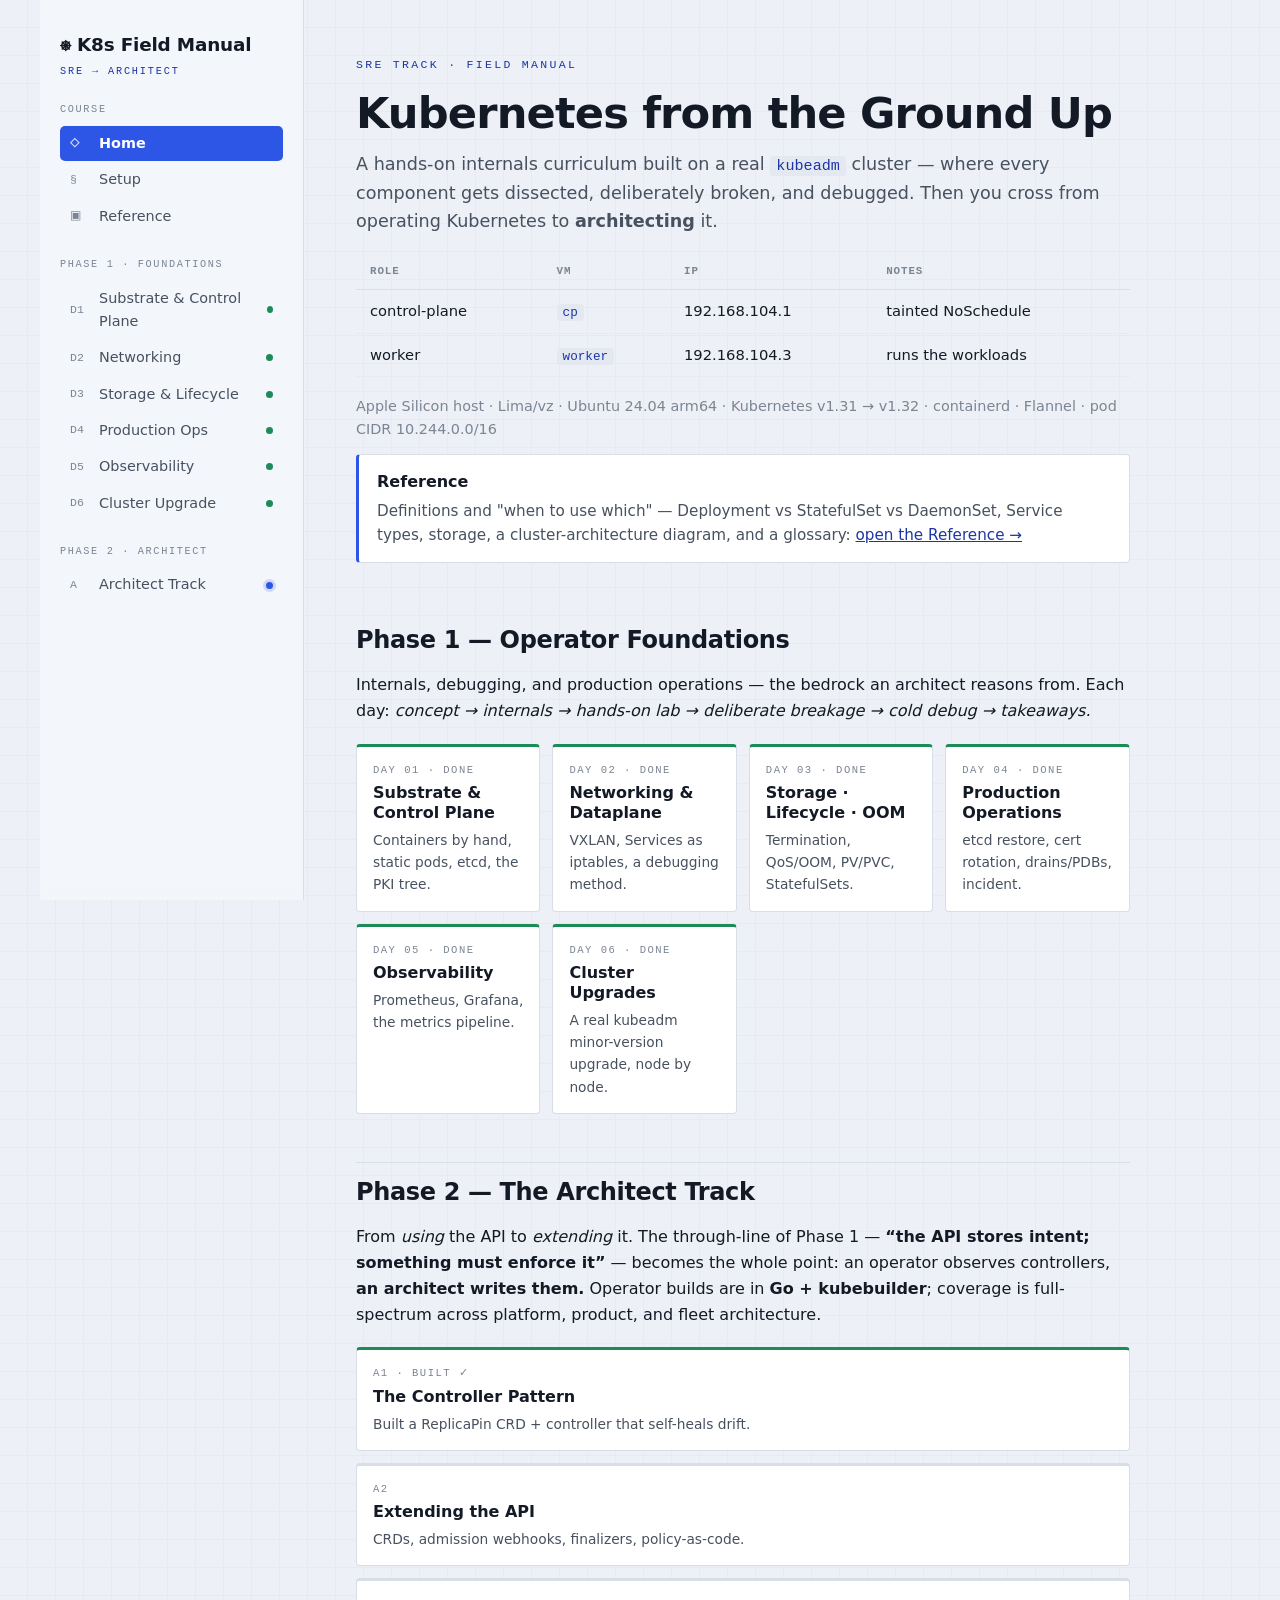
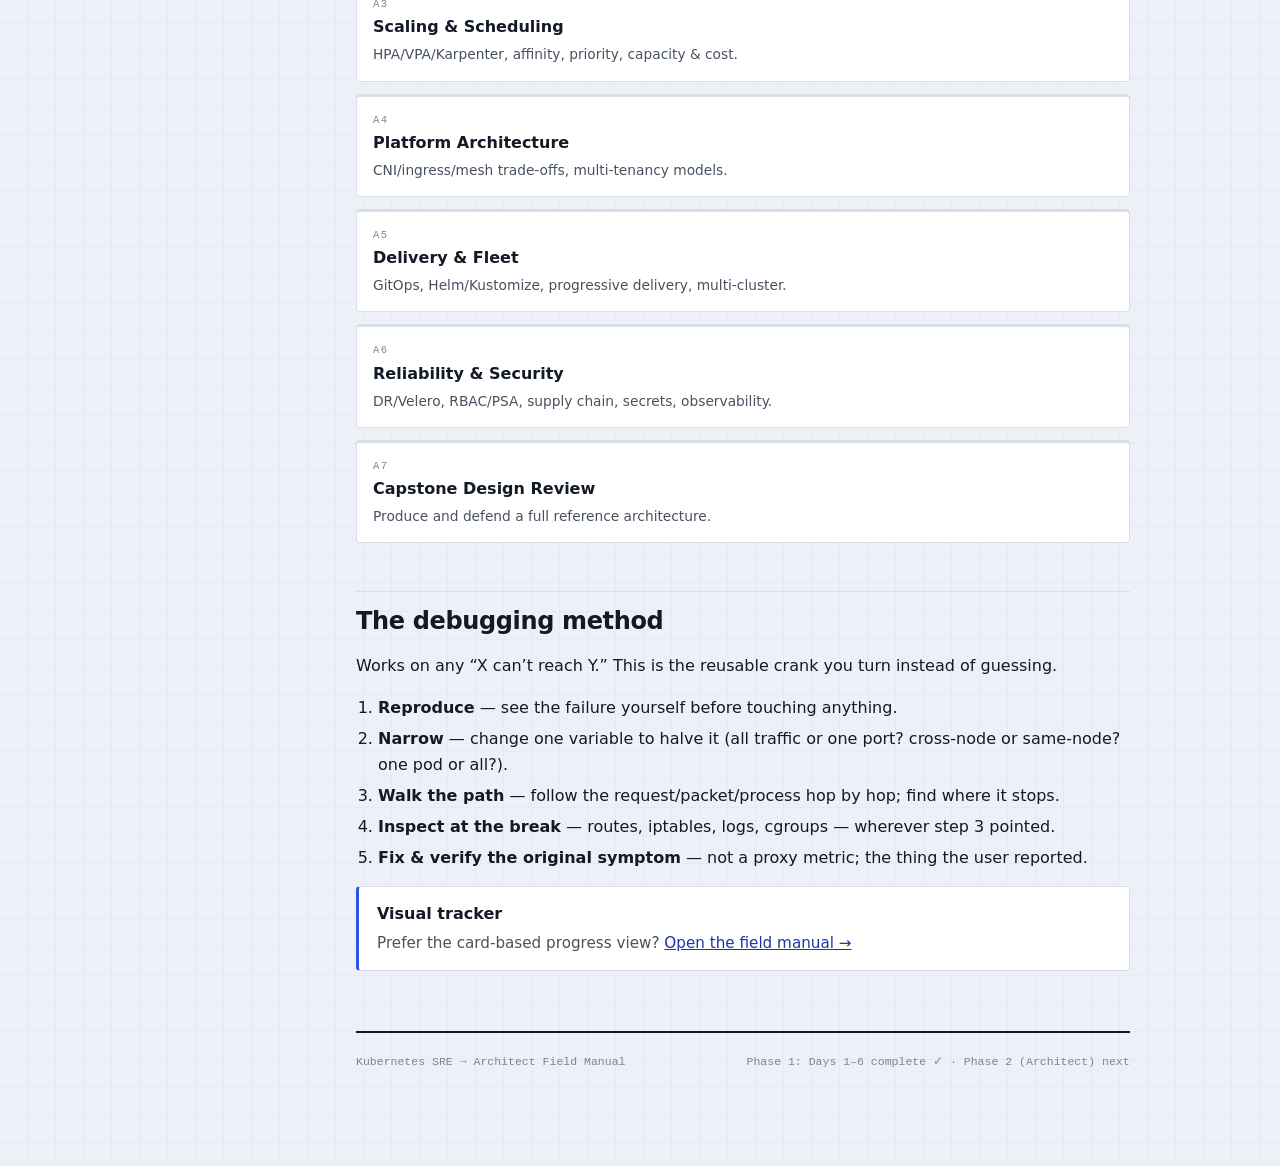
==== commit a31f1a26: "A1 controller pattern codified + Reference page - architect-track/a1-controller-pattern/: shell reco" ====
--- a/docs/index.html
+++ b/docs/index.html
@@ -17,6 +17,7 @@
       <div class="navgroup">Course</div>
       <a class="item active" href="index.html"><span class="n">◇</span> Home</a>
       <a class="item" href="setup.html"><span class="n">§</span> Setup</a>
+      <a class="item" href="reference.html"><span class="n">▣</span> Reference</a>
       <div class="navgroup">Phase 1 · Foundations</div>
       <a class="item" href="day1.html"><span class="n">D1</span> Substrate &amp; Control Plane <span class="st done"></span></a>
       <a class="item" href="day2.html"><span class="n">D2</span> Networking <span class="st done"></span></a>
@@ -43,7 +44,9 @@
           </tbody>
         </table>
       </div>
-      <p style="color:var(--ink-3);font-size:0.9rem;">Apple Silicon host · Lima/vz · Ubuntu 24.04 arm64 · Kubernetes v1.31 · containerd · Flannel · pod CIDR 10.244.0.0/16</p>
+      <p style="color:var(--ink-3);font-size:0.9rem;">Apple Silicon host · Lima/vz · Ubuntu 24.04 arm64 · Kubernetes v1.31 → v1.32 · containerd · Flannel · pod CIDR 10.244.0.0/16</p>
+
+      <div class="card"><b>Reference</b><p>Definitions and "when to use which" — Deployment vs StatefulSet vs DaemonSet, Service types, storage, a cluster-architecture diagram, and a glossary: <a href="reference.html">open the Reference →</a></p></div>
 
       <h2>Phase 1 — Operator Foundations</h2>
       <p>Internals, debugging, and production operations — the bedrock an architect reasons from. Each day: <em>concept → internals → hands-on lab → deliberate breakage → cold debug → takeaways.</em></p>
@@ -59,7 +62,7 @@
       <h2>Phase 2 — The Architect Track</h2>
       <p>From <em>using</em> the API to <em>extending</em> it. The through-line of Phase 1 — <strong>“the API stores intent; something must enforce it”</strong> — becomes the whole point: an operator observes controllers, <strong>an architect writes them.</strong> Operator builds are in <strong>Go + kubebuilder</strong>; coverage is full-spectrum across platform, product, and fleet architecture.</p>
       <div class="rail">
-        <a class="rcard" href="architect.html#a1"><div class="k">A1</div><div class="t">The Controller Pattern</div><div class="d">Reconciliation &amp; level-triggered control. Build a CRD + controller.</div></a>
+        <a class="rcard done" href="architect.html#a1"><div class="k">A1 · built ✓</div><div class="t">The Controller Pattern</div><div class="d">Built a ReplicaPin CRD + controller that self-heals drift.</div></a>
         <a class="rcard" href="architect.html#a2"><div class="k">A2</div><div class="t">Extending the API</div><div class="d">CRDs, admission webhooks, finalizers, policy-as-code.</div></a>
         <a class="rcard" href="architect.html#a3"><div class="k">A3</div><div class="t">Scaling &amp; Scheduling</div><div class="d">HPA/VPA/Karpenter, affinity, priority, capacity &amp; cost.</div></a>
         <a class="rcard" href="architect.html#a4"><div class="k">A4</div><div class="t">Platform Architecture</div><div class="d">CNI/ingress/mesh trade-offs, multi-tenancy models.</div></a>
--- a/docs/style.css
+++ b/docs/style.css
@@ -138,3 +138,26 @@
   nav.side .navgroup { width: 100%; }
   main { padding: 32px 22px 64px; }
 }
+
+/* ---- Reference: architecture diagram ---- */
+.arch { display: grid; gap: 16px; margin: 22px 0; }
+@media (min-width: 760px) { .arch { grid-template-columns: 1fr 1fr; } }
+.plane { border: 1px solid var(--line); border-radius: 6px; background: var(--surface); overflow: hidden; }
+.plane-h { font-family: var(--mono); font-size: 0.68rem; letter-spacing: 0.14em; text-transform: uppercase; padding: 10px 14px; background: #eef2f9; color: var(--accent-deep); border-bottom: 1px solid var(--line); }
+.plane.node .plane-h { color: var(--ok); background: #e9f4ee; }
+.comps { display: grid; gap: 8px; padding: 14px; }
+.comp { border: 1px solid var(--line-soft); border-left: 3px solid var(--accent); border-radius: 4px; padding: 8px 12px; }
+.plane.node .comp { border-left-color: var(--ok); }
+.comp b { font-family: var(--mono); font-size: 0.85rem; }
+.comp span { display: block; color: var(--ink-2); font-size: 0.85rem; margin-top: 2px; }
+.flow { font-family: var(--mono); font-size: 0.8rem; color: var(--ink-2); background: var(--surface); border: 1px solid var(--line); border-radius: 6px; padding: 14px 16px; margin: 16px 0; overflow-x: auto; line-height: 1.9; }
+.flow b { color: var(--accent-deep); }
+
+/* ---- Reference: definition list ---- */
+.defs { margin: 14px 0; }
+.def { display: grid; grid-template-columns: 190px 1fr; gap: 16px; padding: 11px 0; border-bottom: 1px solid var(--line-soft); }
+.def .t { font-family: var(--mono); font-size: 0.84rem; color: var(--accent-deep); font-weight: 600; }
+.def .d { color: var(--ink-2); font-size: 0.94rem; }
+.def .d b { color: var(--ink); }
+@media (max-width: 620px) { .def { grid-template-columns: 1fr; gap: 2px; } }
+.when { font-size: 0.82rem; color: var(--ok); font-weight: 600; }
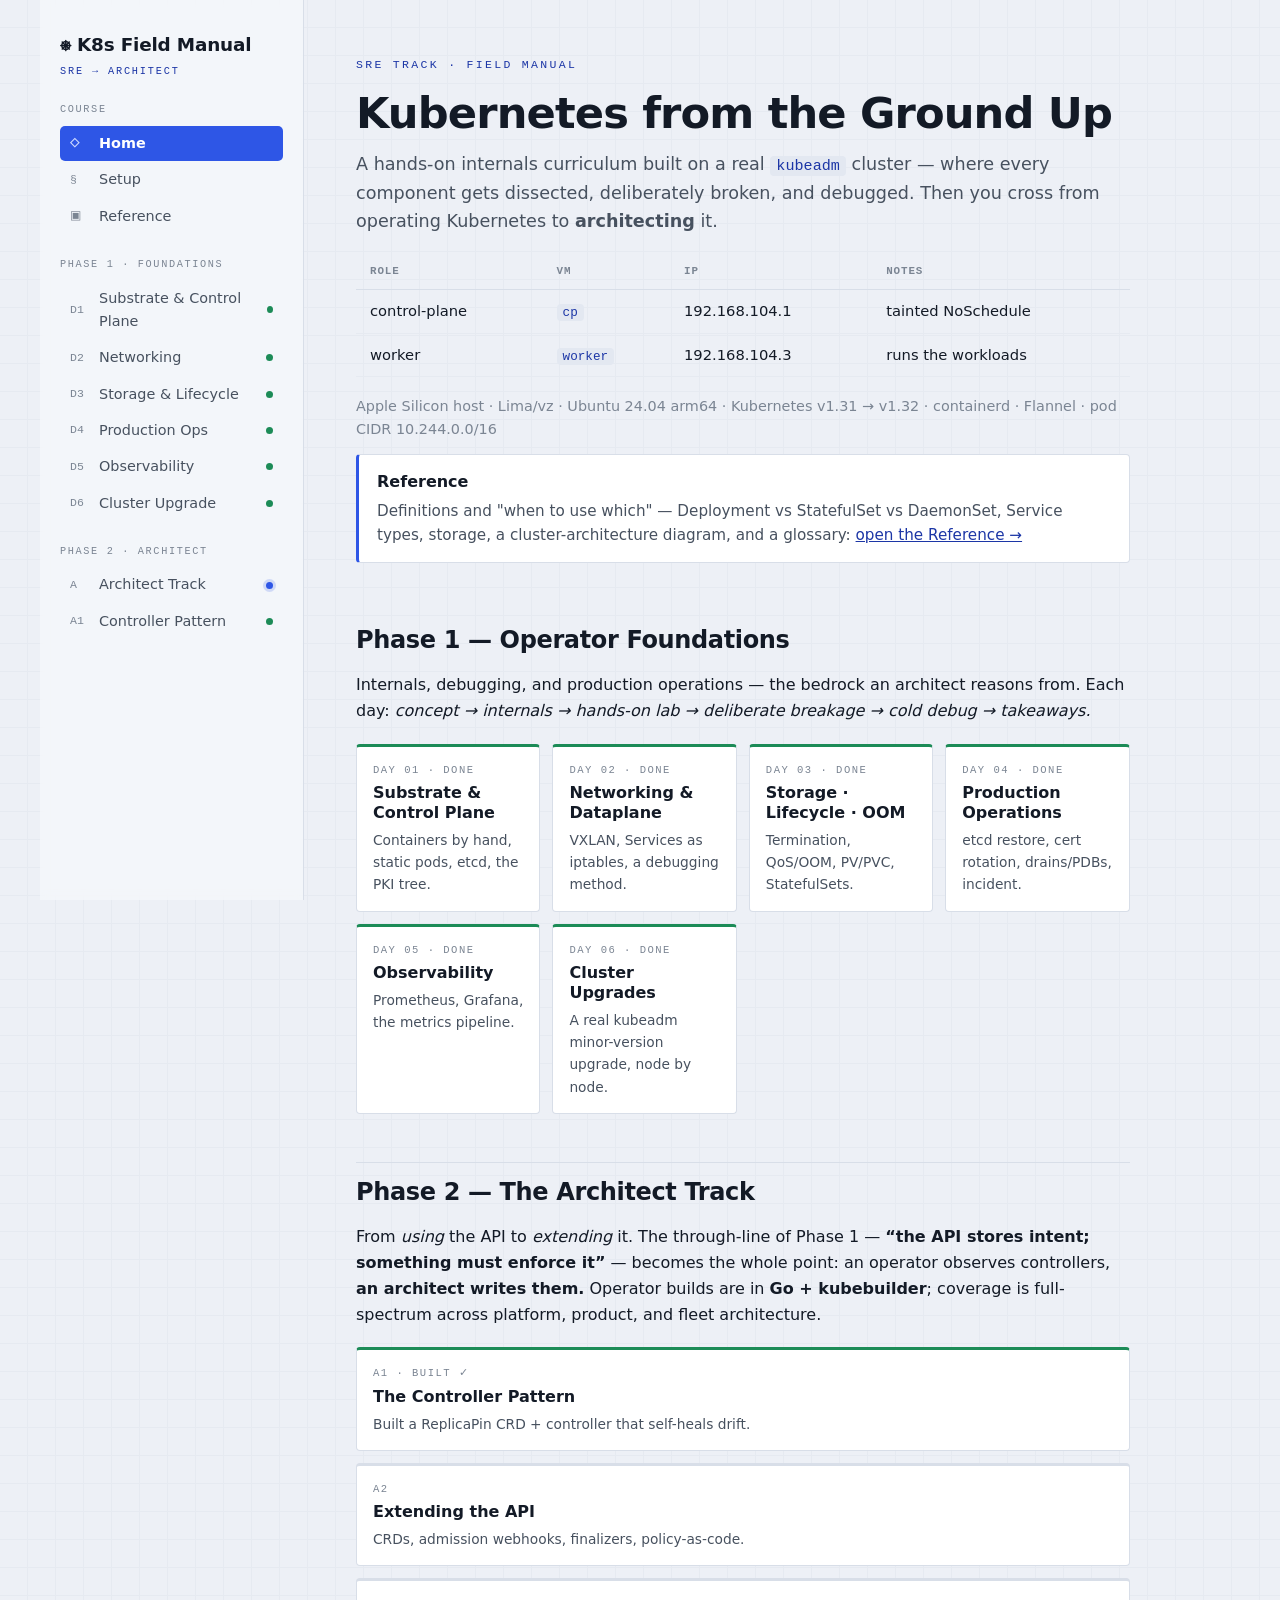
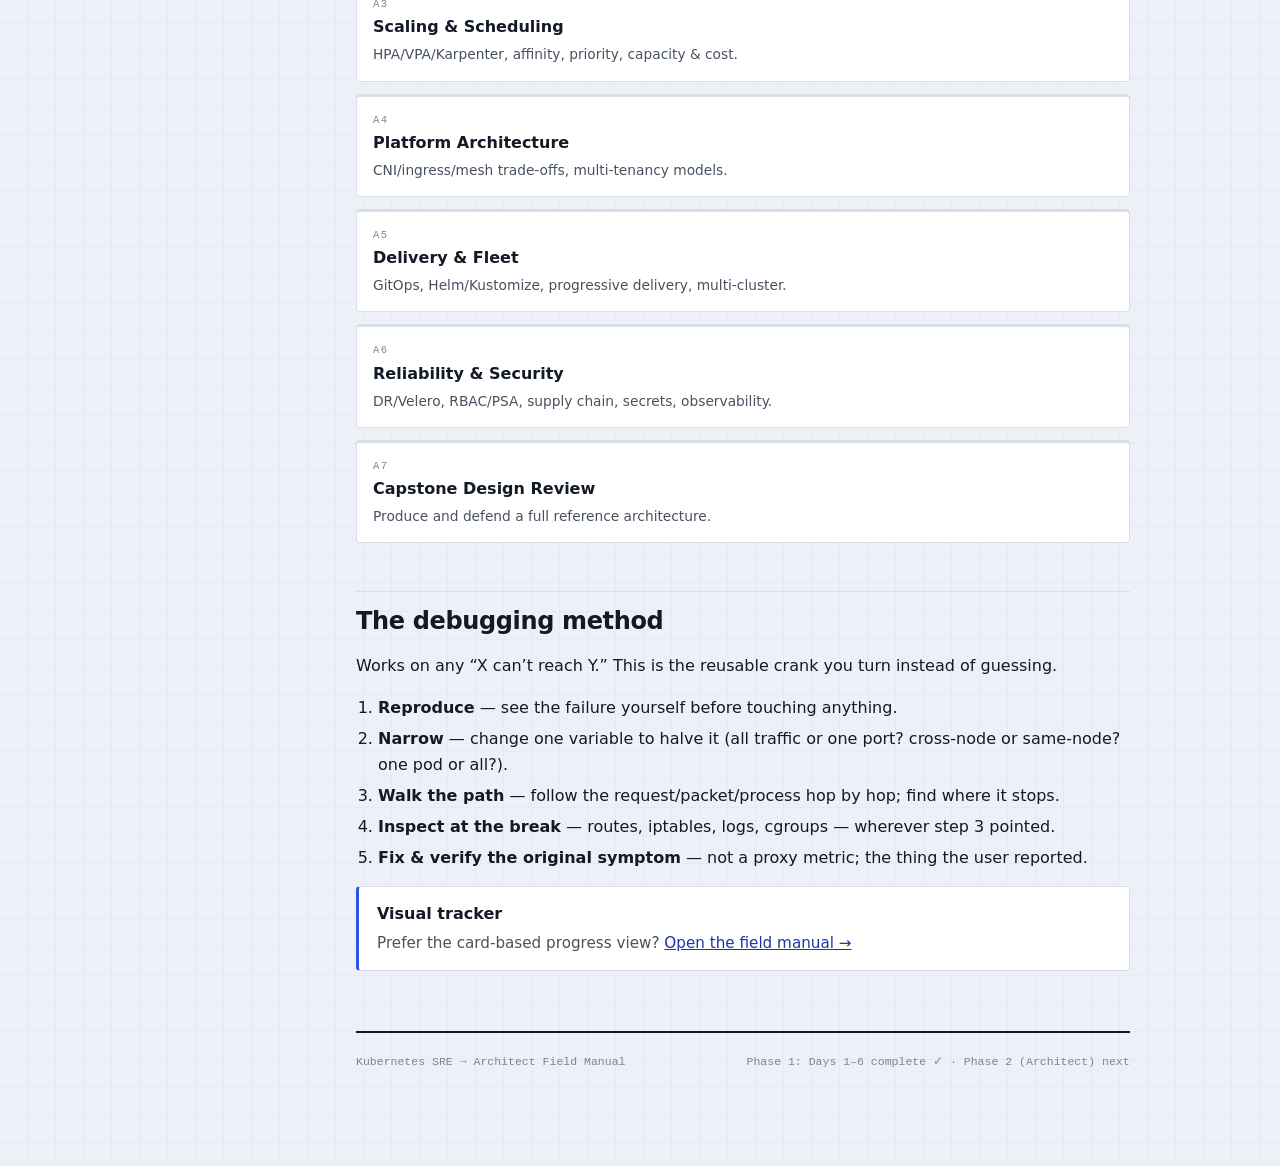
==== commit 9ab1adae: "Give each architect module its own page: add docs/a1.html (full Controller Pattern lab), nav entry, " ====
--- a/docs/index.html
+++ b/docs/index.html
@@ -27,6 +27,7 @@
       <a class="item" href="day6.html"><span class="n">D6</span> Cluster Upgrade <span class="st done"></span></a>
       <div class="navgroup">Phase 2 · Architect</div>
       <a class="item" href="architect.html"><span class="n">A</span> Architect Track <span class="st next"></span></a>
+      <a class="item" href="a1.html"><span class="n">A1</span> Controller Pattern <span class="st done"></span></a>
     </div>
   </nav>
   <main>
@@ -62,7 +63,7 @@
       <h2>Phase 2 — The Architect Track</h2>
       <p>From <em>using</em> the API to <em>extending</em> it. The through-line of Phase 1 — <strong>“the API stores intent; something must enforce it”</strong> — becomes the whole point: an operator observes controllers, <strong>an architect writes them.</strong> Operator builds are in <strong>Go + kubebuilder</strong>; coverage is full-spectrum across platform, product, and fleet architecture.</p>
       <div class="rail">
-        <a class="rcard done" href="architect.html#a1"><div class="k">A1 · built ✓</div><div class="t">The Controller Pattern</div><div class="d">Built a ReplicaPin CRD + controller that self-heals drift.</div></a>
+        <a class="rcard done" href="a1.html"><div class="k">A1 · built ✓</div><div class="t">The Controller Pattern</div><div class="d">Built a ReplicaPin CRD + controller that self-heals drift.</div></a>
         <a class="rcard" href="architect.html#a2"><div class="k">A2</div><div class="t">Extending the API</div><div class="d">CRDs, admission webhooks, finalizers, policy-as-code.</div></a>
         <a class="rcard" href="architect.html#a3"><div class="k">A3</div><div class="t">Scaling &amp; Scheduling</div><div class="d">HPA/VPA/Karpenter, affinity, priority, capacity &amp; cost.</div></a>
         <a class="rcard" href="architect.html#a4"><div class="k">A4</div><div class="t">Platform Architecture</div><div class="d">CNI/ingress/mesh trade-offs, multi-tenancy models.</div></a>
